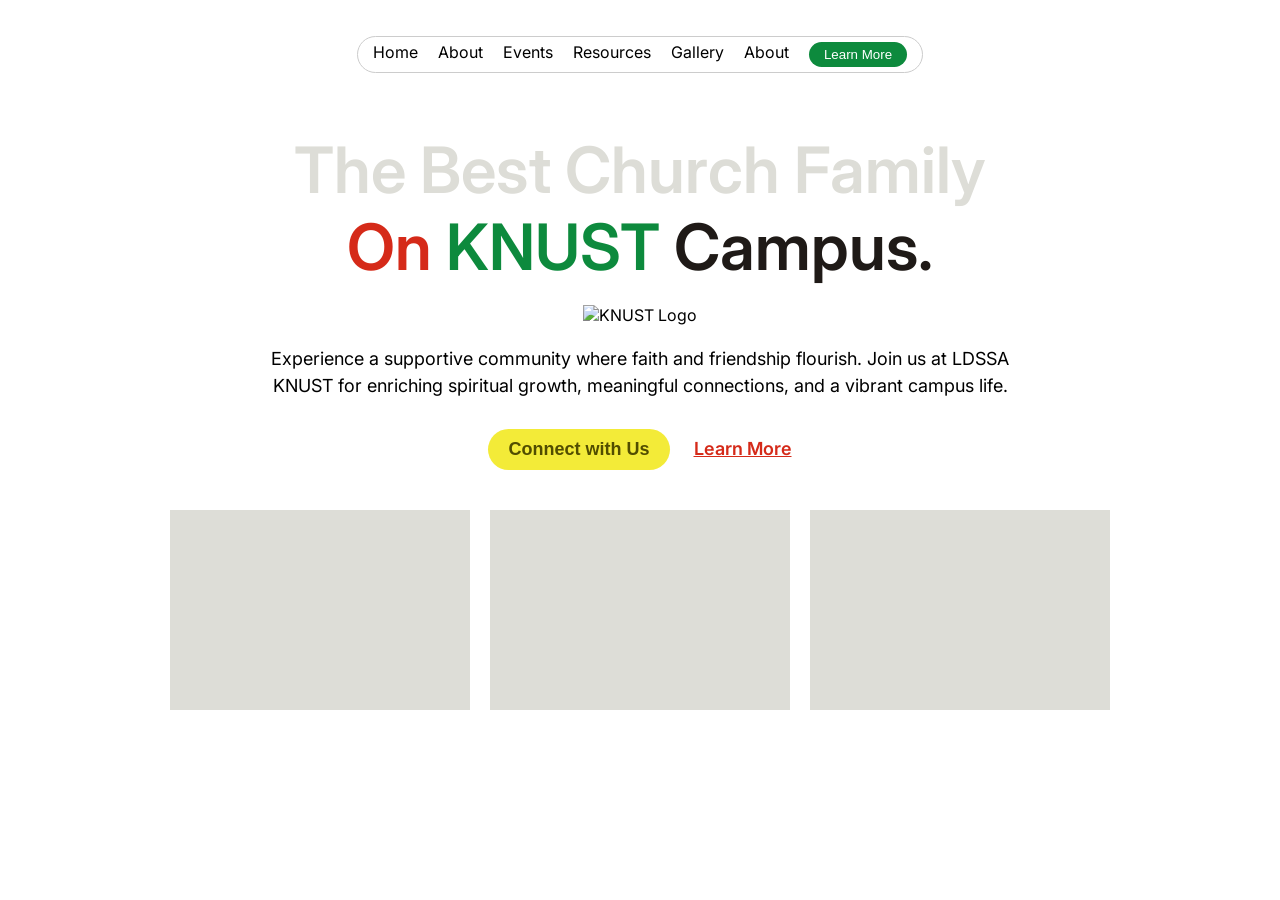
==== index.html @ af022107 "Add files via upload" ====
<!DOCTYPE html>
<html lang="en">
<head>
    <meta charset="UTF-8">
    <meta name="viewport" content="width=device-width, initial-scale=1.0">
    <title>Church Family on KNUST Campus</title>
    <link rel="stylesheet" href="styles.css">
    <link href="https://fonts.googleapis.com/css2?family=Inter:wght@400;500;600&display=swap" rel="stylesheet">
</head>
<body>
    <div class="container">
        <nav>
            <ul>
                <li><a href="#home">Home</a></li>
                <li><a href="#about">About</a></li>
                <li><a href="#events">Events</a></li>
                <li><a href="#resources">Resources</a></li>
                <li><a href="#gallery">Gallery</a></li>
                <li><a href="#about">About</a></li>
                <li><button class="learn-more">Learn More</button></li>
            </ul>
        </nav>
        <main>
            <h1>
                <span class="light">The Best Church Family</span><br>
                <span class="red">On </span>
                <span class="green">KNUST</span>
                <span class="black">Campus.</span>
            </h1>
            <img src="images/knust_icon.jpeg.svg" alt="KNUST Logo" class="logo">
            <p class="description">
                Experience a supportive community where faith and friendship
                flourish. Join us at LDSSA KNUST for enriching spiritual growth,
                meaningful connections, and a vibrant campus life.
            </p>
            <div class="cta-buttons">
                <button class="connect">Connect with Us</button>
                <a href="#" class="learn-more-link">Learn More</a>
            </div>
            <div class="event-grid">
                <div class="event-box"></div>
                <div class="event-box"></div>
                <div class="event-box"></div>
            </div>
        </main>
    </div>
    <script src="script.js"></script>
</body>
</html>
---- styles.css ----
body, html {
    margin: 0;
    padding: 0;
    font-family: 'Inter', sans-serif;
    background: white;
}

.container {
    max-width: 1440px;
    margin: 0 auto;
    padding: 20px;
}

nav {
    text-align: center;
    margin-bottom: 40px;
}

nav ul {
    list-style-type: none;
    padding: 0;
    display: inline-flex;
    background: white;
    border: 1px solid #ccc;
    border-radius: 30px;
    padding: 5px;
}

nav ul li {
    margin: 0 10px;
}

nav ul li a {
    color: black;
    text-decoration: none;
    font-size: 16px;
}

.learn-more {
    background: #0D8A3D;
    color: white;
    border: none;
    padding: 5px 15px;
    border-radius: 20px;
    cursor: pointer;
}

main {
    text-align: center;
}

h1 {
    font-size: 64px;
    font-weight: 600;
    line-height: 1.2;
    margin-bottom: 20px;
}

.light { color: #DDDDD7; }
.red { color: #D52A19; }
.green { color: #0D8A3D; }
.black { color: #1F1A17; }

.logo {
    width: 80px;
    height: 80px;
    margin-top: -40px;
    margin-bottom: 20px;
}

.description {
    font-size: 18px;
    line-height: 1.5;
    max-width: 800px;
    margin: 0 auto 30px;
}

.cta-buttons {
    margin-bottom: 40px;
}

.connect {
    background: #F3EB38;
    color: #514D00;
    border: none;
    padding: 10px 20px;
    font-size: 18px;
    font-weight: 600;
    border-radius: 30px;
    cursor: pointer;
    margin-right: 20px;
}

.learn-more-link {
    color: #D52A19;
    font-size: 18px;
    font-weight: 600;
    text-decoration: underline;
}

.event-grid {
    display: flex;
    justify-content: center;
    gap: 20px;
}

.event-box {
    width: 300px;
    height: 200px;
    background: #DDDDD7;
}
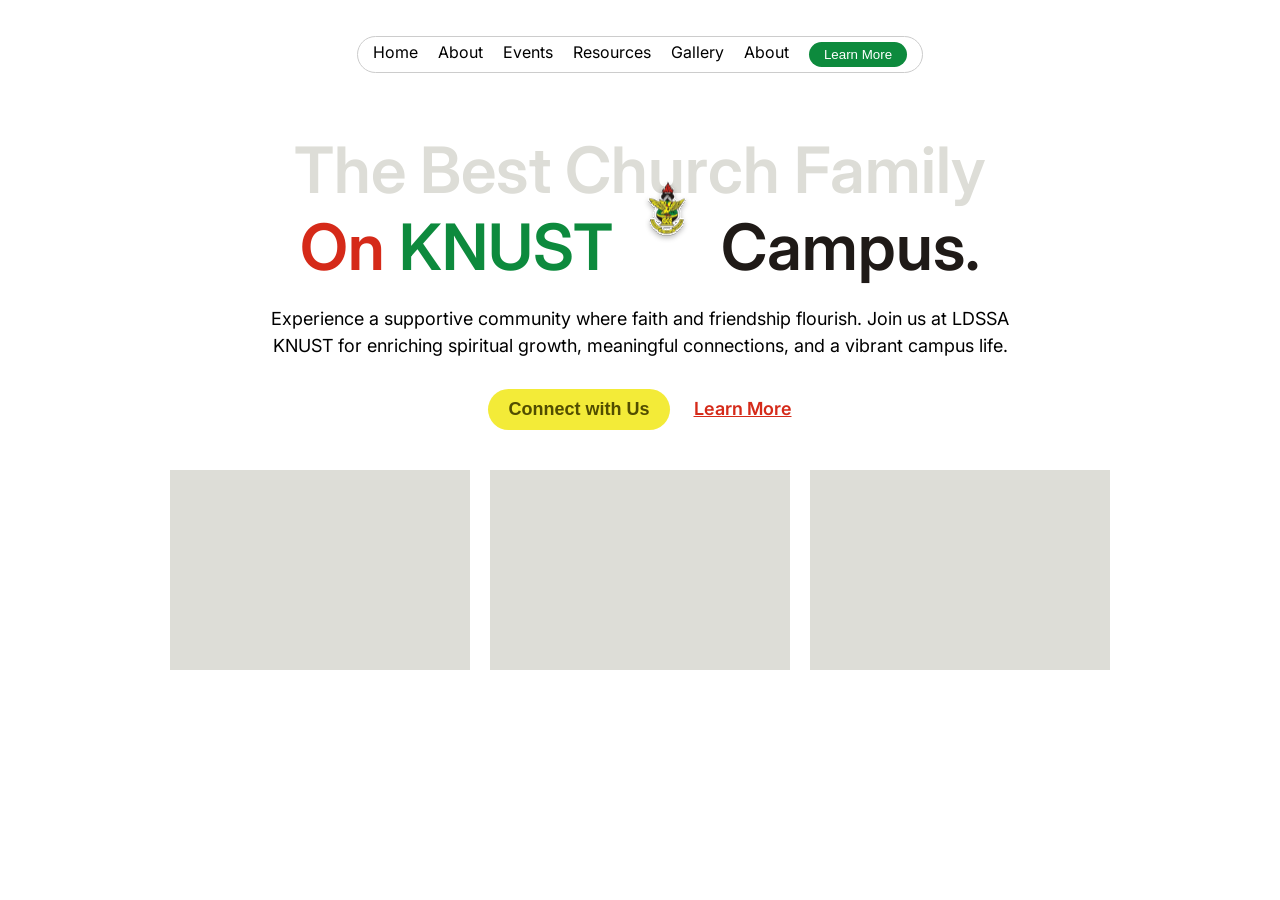
==== commit e0776112: "Update index.html" ====
--- a/index.html
+++ b/index.html
@@ -25,9 +25,9 @@
                 <span class="light">The Best Church Family</span><br>
                 <span class="red">On </span>
                 <span class="green">KNUST</span>
+                <img src="images/knust_icon.jpeg.svg" alt="KNUST Logo" class="logo">
                 <span class="black">Campus.</span>
             </h1>
-            <img src="images/knust_icon.jpeg.svg" alt="KNUST Logo" class="logo">
             <p class="description">
                 Experience a supportive community where faith and friendship
                 flourish. Join us at LDSSA KNUST for enriching spiritual growth,
@@ -46,4 +46,4 @@
     </div>
     <script src="script.js"></script>
 </body>
-</html>+</html>
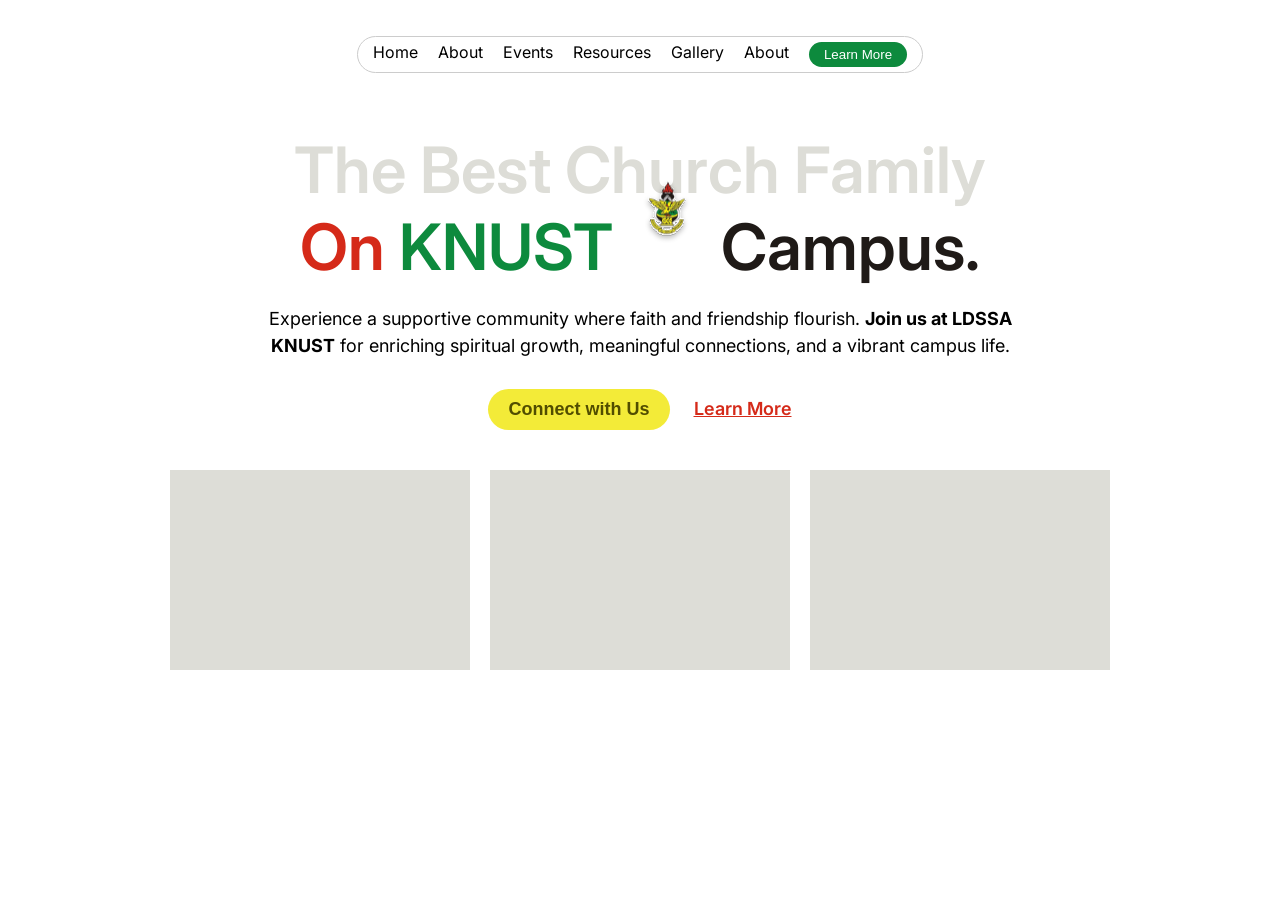
==== commit 8f69ec4c: "Update index.html made a section in the subheading bold" ====
--- a/index.html
+++ b/index.html
@@ -30,7 +30,7 @@
             </h1>
             <p class="description">
                 Experience a supportive community where faith and friendship
-                flourish. Join us at LDSSA KNUST for enriching spiritual growth,
+                flourish. <strong>Join us at LDSSA KNUST</strong> for enriching spiritual growth,
                 meaningful connections, and a vibrant campus life.
             </p>
             <div class="cta-buttons">
--- a/styles.css
+++ b/styles.css
@@ -108,4 +108,4 @@
     width: 300px;
     height: 200px;
     background: #DDDDD7;
-}+}
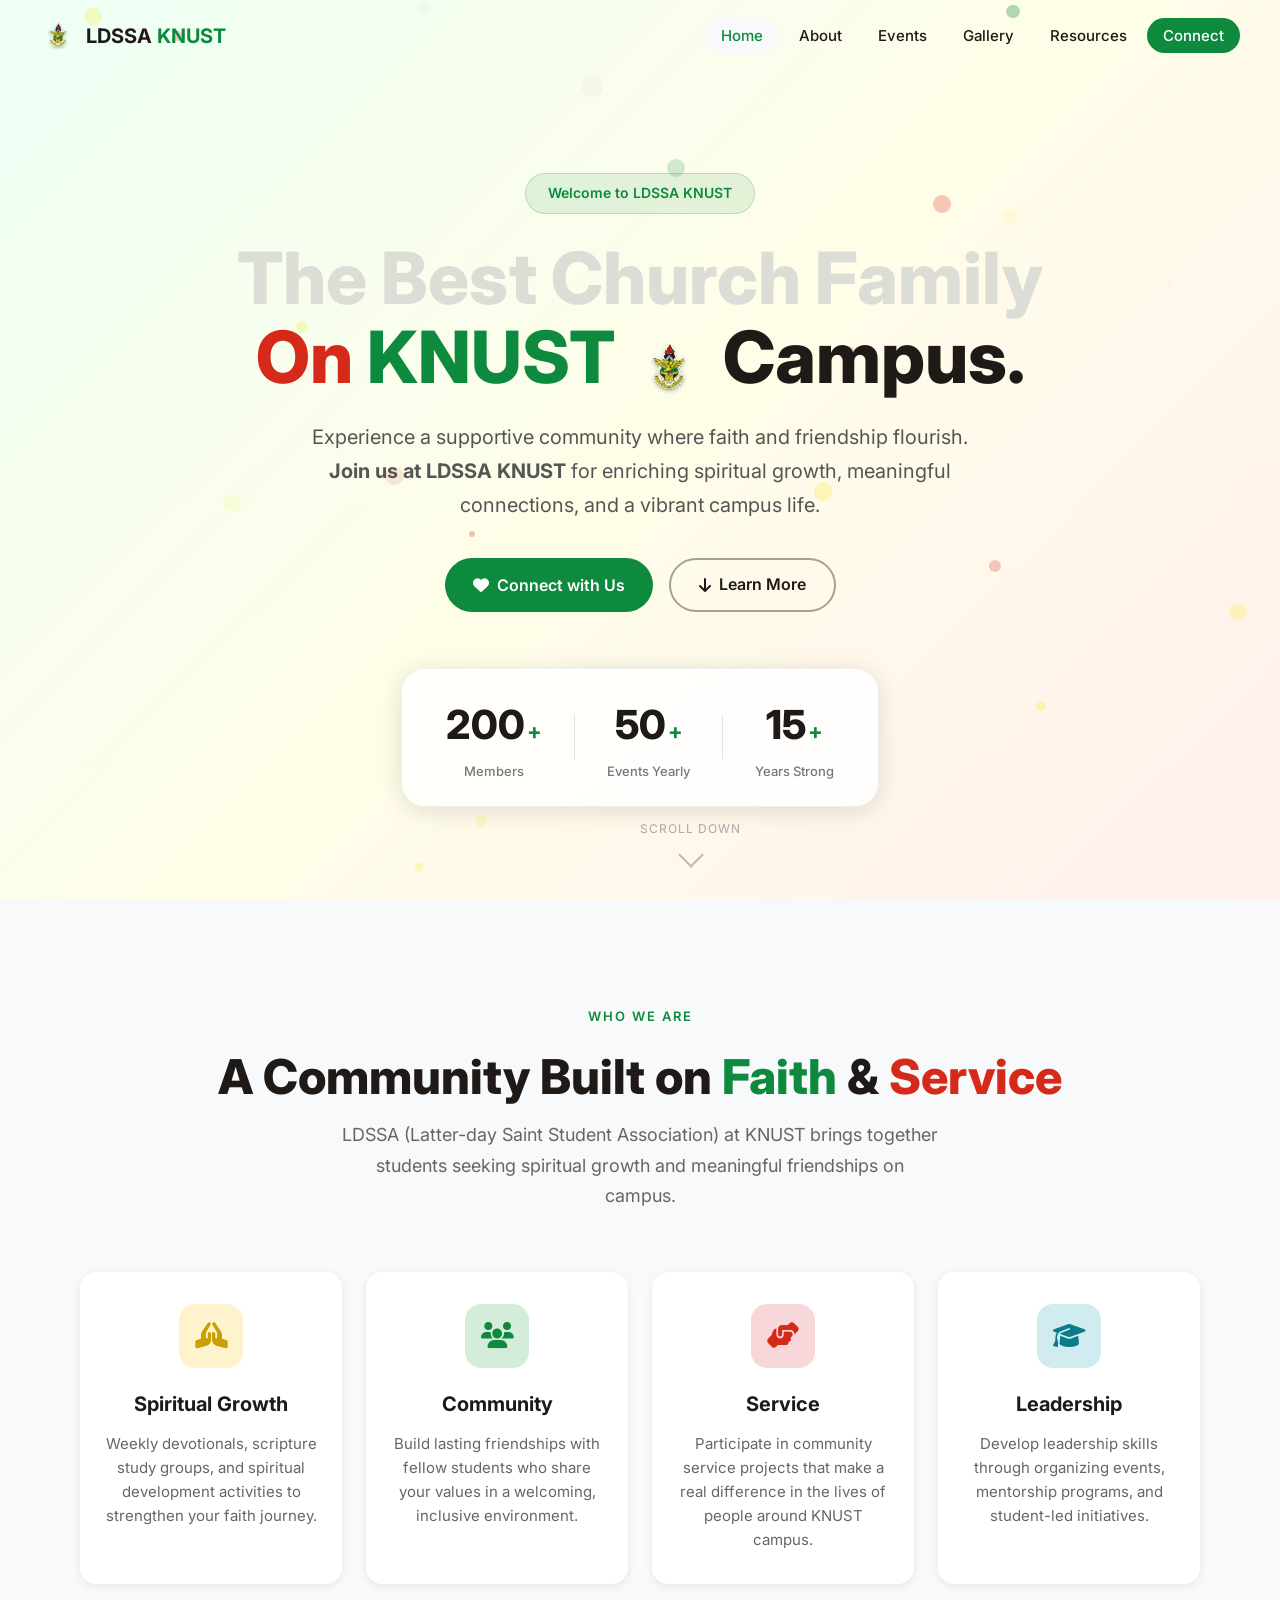
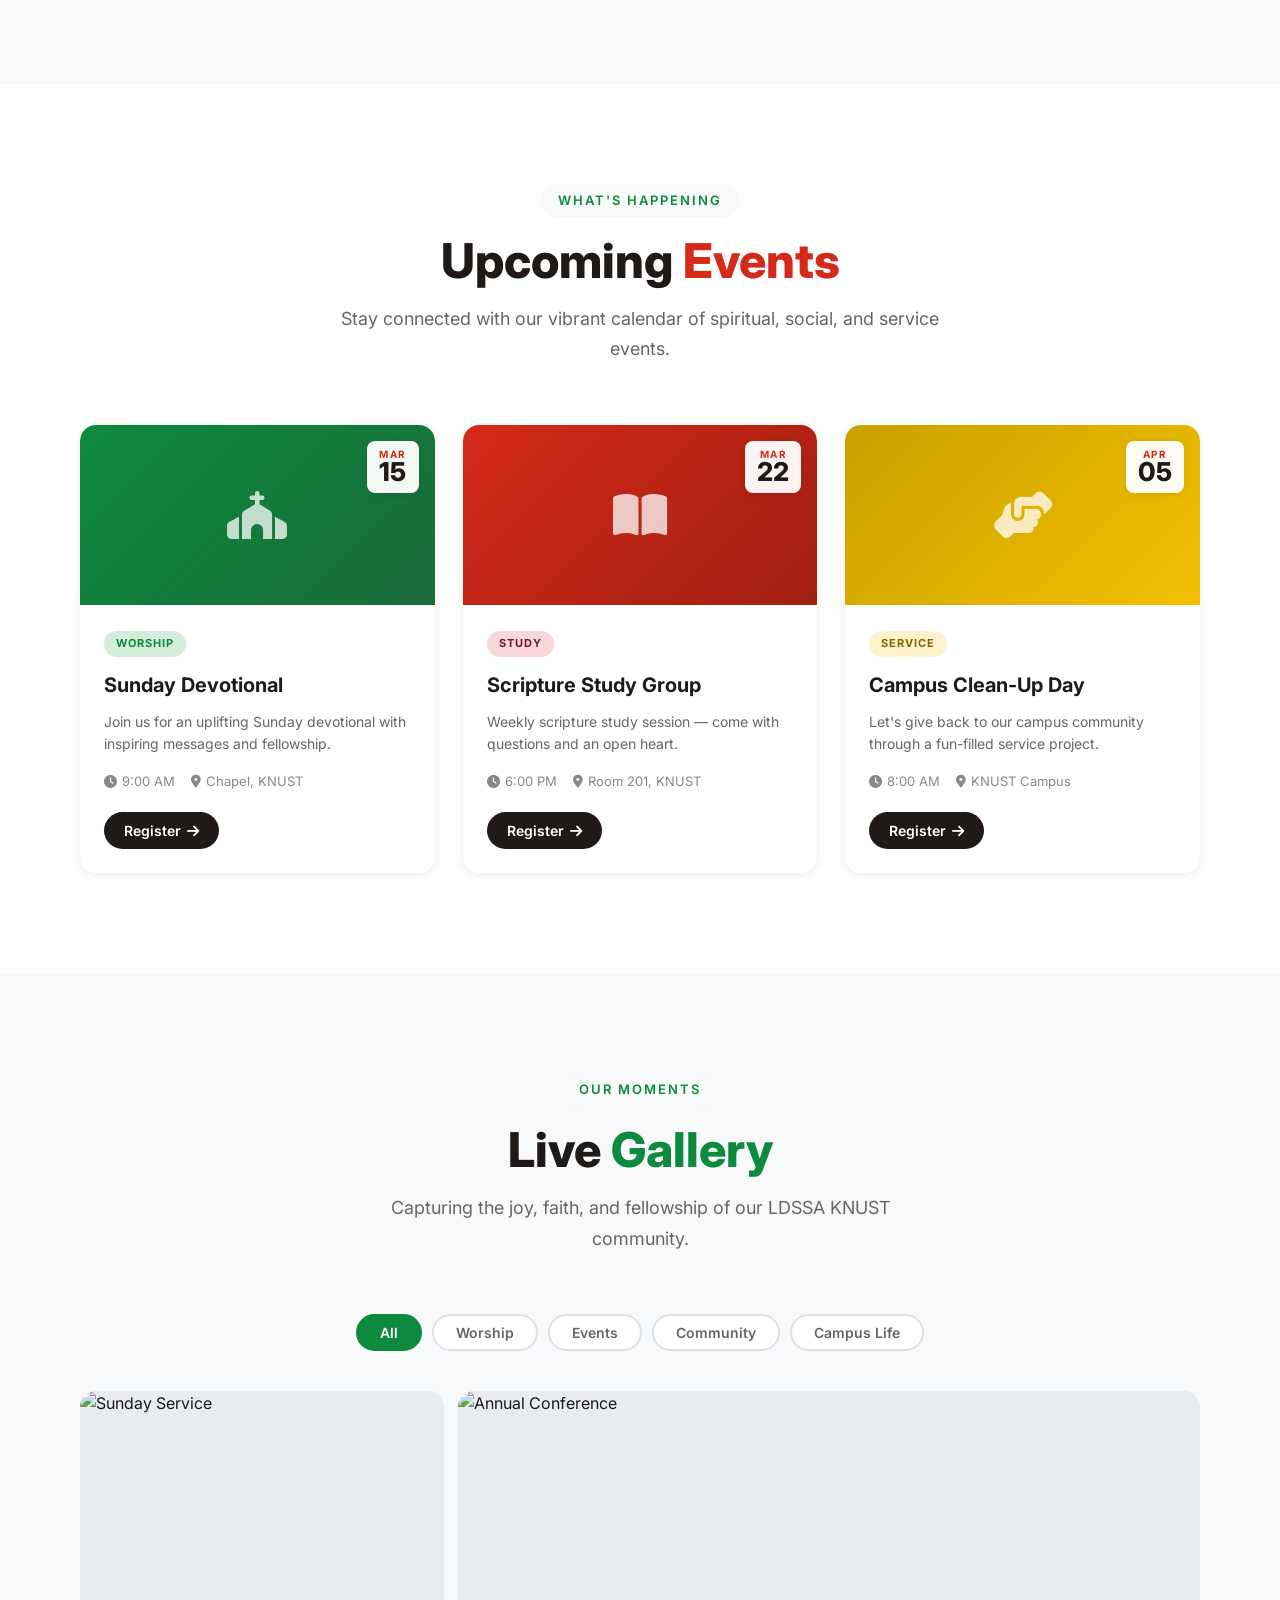
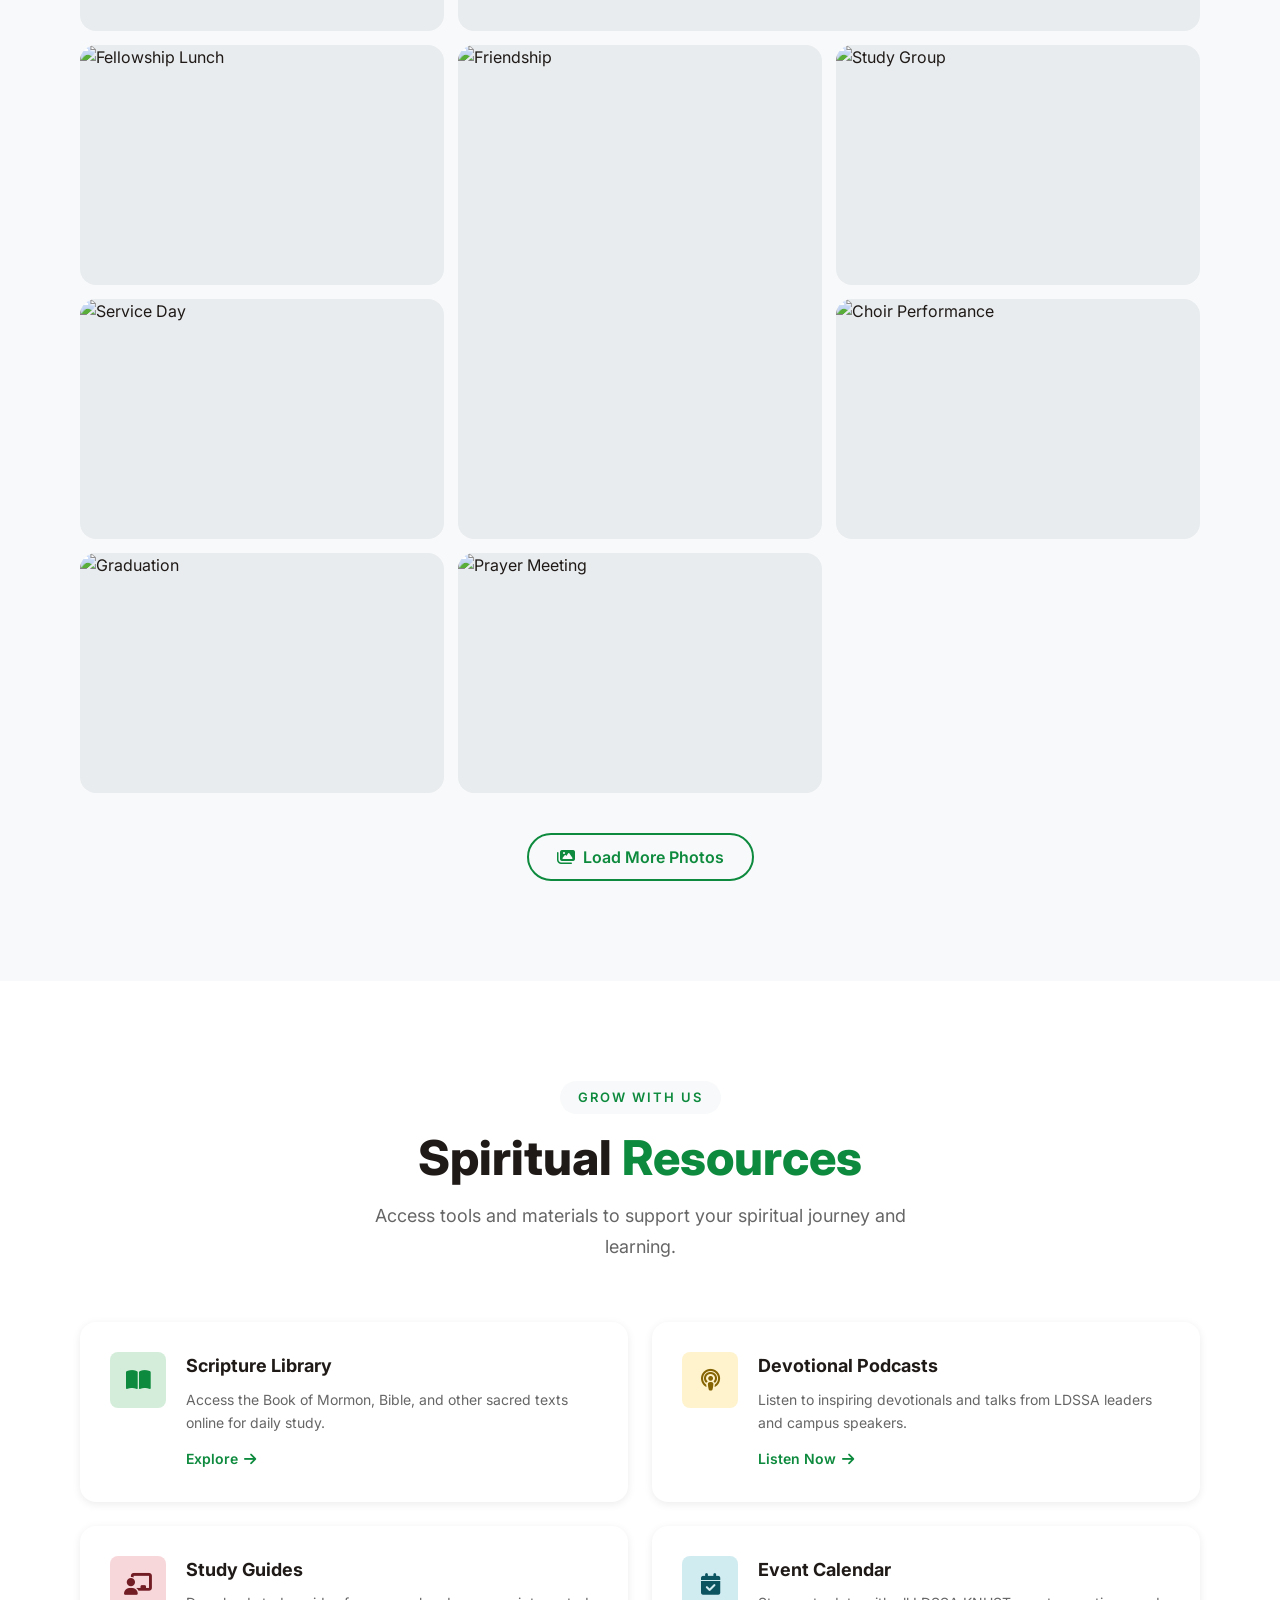
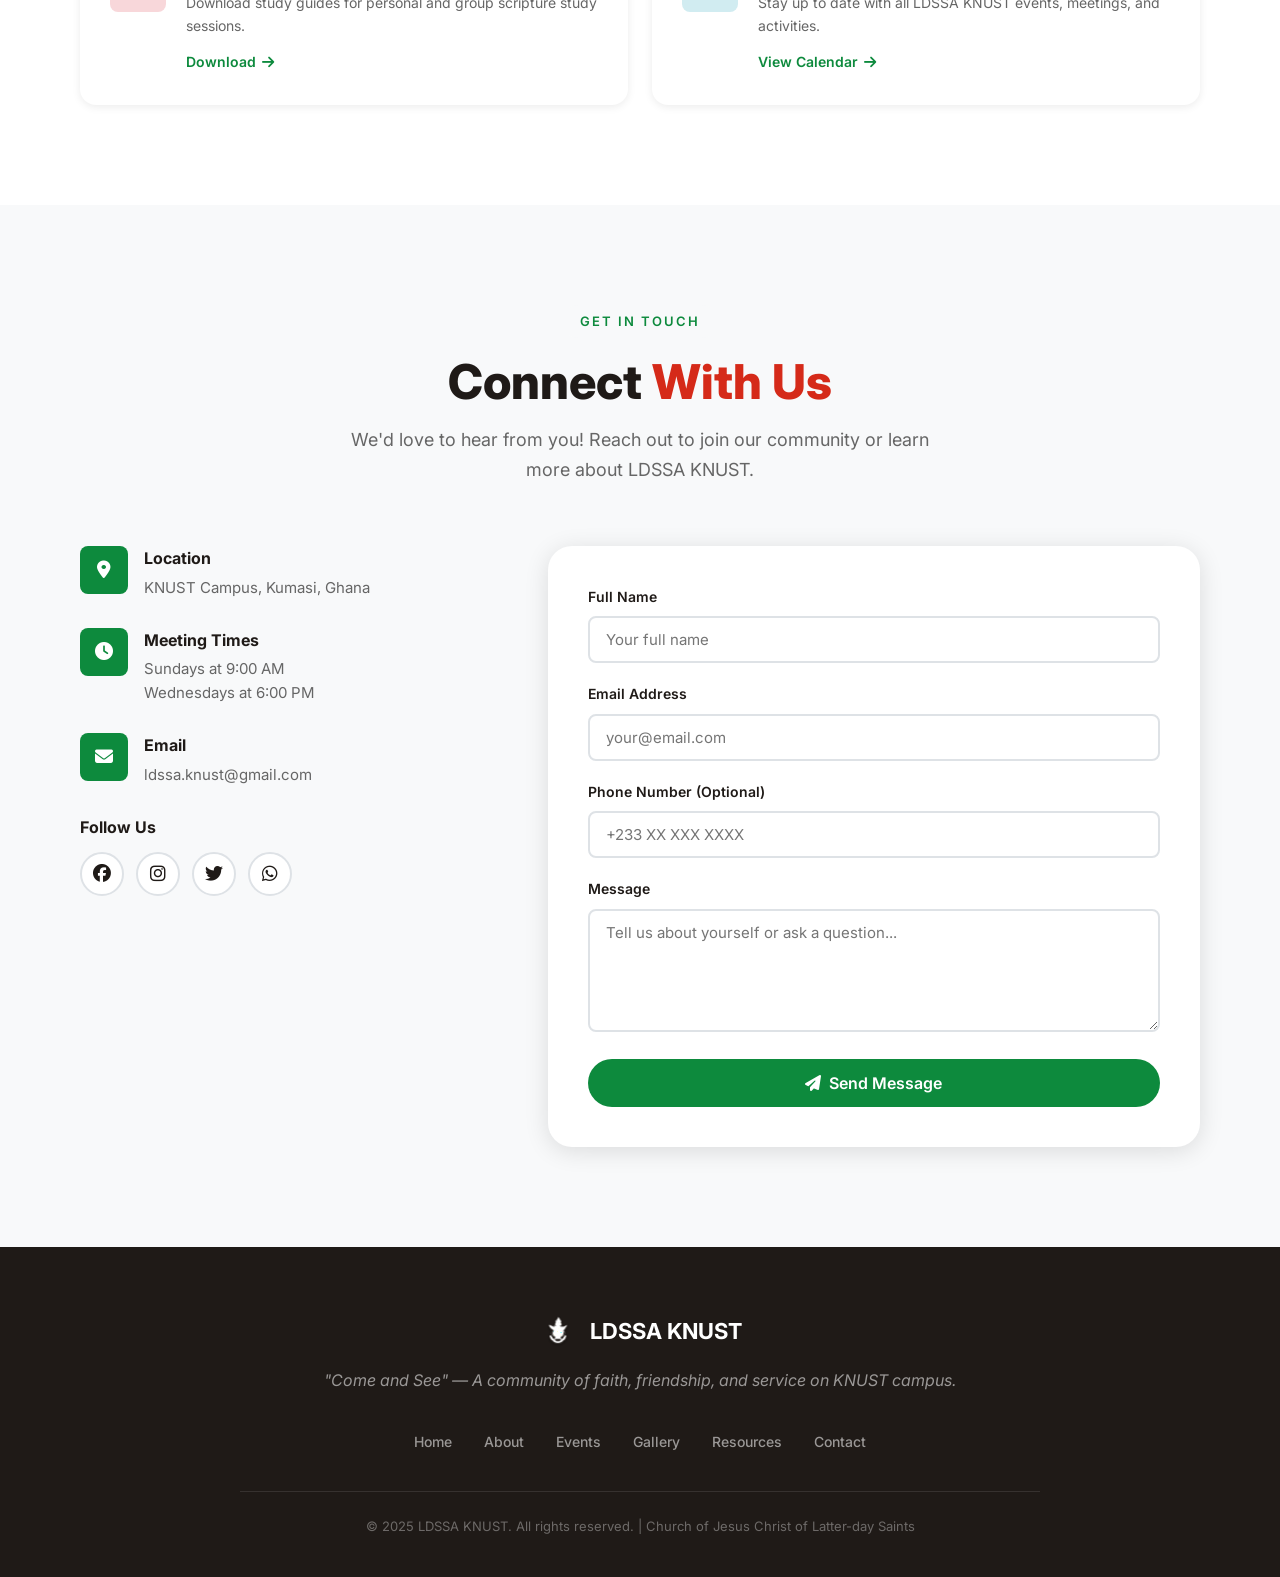
==== commit deee6a5d: "Redesign website with full sections, live gallery, and interactive features - Added sticky navbar wi" ====
--- a/index.html
+++ b/index.html
@@ -3,47 +3,473 @@
 <head>
     <meta charset="UTF-8">
     <meta name="viewport" content="width=device-width, initial-scale=1.0">
-    <title>Church Family on KNUST Campus</title>
+    <title>LDSSA KNUST - Church Family on Campus</title>
     <link rel="stylesheet" href="styles.css">
-    <link href="https://fonts.googleapis.com/css2?family=Inter:wght@400;500;600&display=swap" rel="stylesheet">
+    <link href="https://fonts.googleapis.com/css2?family=Inter:wght@300;400;500;600;700;800&display=swap" rel="stylesheet">
+    <link rel="stylesheet" href="https://cdnjs.cloudflare.com/ajax/libs/font-awesome/6.4.0/css/all.min.css">
 </head>
 <body>
-    <div class="container">
-        <nav>
-            <ul>
-                <li><a href="#home">Home</a></li>
-                <li><a href="#about">About</a></li>
-                <li><a href="#events">Events</a></li>
-                <li><a href="#resources">Resources</a></li>
-                <li><a href="#gallery">Gallery</a></li>
-                <li><a href="#about">About</a></li>
-                <li><button class="learn-more">Learn More</button></li>
+
+    <!-- Scroll Progress Bar -->
+    <div class="scroll-progress-bar" id="scrollProgress"></div>
+
+    <!-- Navigation -->
+    <header class="header" id="header">
+        <nav class="navbar">
+            <div class="nav-brand">
+                <img src="images/knust_icon.jpeg.svg" alt="KNUST Logo" class="nav-logo">
+                <span>LDSSA <span class="brand-highlight">KNUST</span></span>
+            </div>
+            <button class="hamburger" id="hamburger" aria-label="Toggle menu">
+                <span></span>
+                <span></span>
+                <span></span>
+            </button>
+            <ul class="nav-links" id="navLinks">
+                <li><a href="#home" class="nav-link active">Home</a></li>
+                <li><a href="#about" class="nav-link">About</a></li>
+                <li><a href="#events" class="nav-link">Events</a></li>
+                <li><a href="#gallery" class="nav-link">Gallery</a></li>
+                <li><a href="#resources" class="nav-link">Resources</a></li>
+                <li><a href="#contact" class="nav-link nav-cta">Connect</a></li>
             </ul>
         </nav>
-        <main>
-            <h1>
+    </header>
+
+    <!-- Hero Section -->
+    <section id="home" class="hero">
+        <div class="hero-particles" id="particles"></div>
+        <div class="hero-content">
+            <div class="hero-badge">Welcome to LDSSA KNUST</div>
+            <h1 class="hero-title">
                 <span class="light">The Best Church Family</span><br>
                 <span class="red">On </span>
                 <span class="green">KNUST</span>
-                <img src="images/knust_icon.jpeg.svg" alt="KNUST Logo" class="logo">
+                <img src="images/knust_icon.jpeg.svg" alt="KNUST Logo" class="hero-logo">
                 <span class="black">Campus.</span>
             </h1>
-            <p class="description">
-                Experience a supportive community where faith and friendship
-                flourish. <strong>Join us at LDSSA KNUST</strong> for enriching spiritual growth,
+            <p class="hero-description">
+                Experience a supportive community where faith and friendship flourish.
+                <strong>Join us at LDSSA KNUST</strong> for enriching spiritual growth,
                 meaningful connections, and a vibrant campus life.
             </p>
-            <div class="cta-buttons">
-                <button class="connect">Connect with Us</button>
-                <a href="#" class="learn-more-link">Learn More</a>
-            </div>
-            <div class="event-grid">
-                <div class="event-box"></div>
-                <div class="event-box"></div>
-                <div class="event-box"></div>
-            </div>
-        </main>
+            <div class="hero-buttons">
+                <button class="btn-primary" id="connectBtn">
+                    <i class="fas fa-heart"></i> Connect with Us
+                </button>
+                <a href="#about" class="btn-secondary">
+                    <i class="fas fa-arrow-down"></i> Learn More
+                </a>
+            </div>
+            <div class="hero-stats">
+                <div class="stat-item">
+                    <div class="stat-number-wrap">
+                        <span class="stat-number" data-target="200">0</span><span class="stat-suffix">+</span>
+                    </div>
+                    <span class="stat-label">Members</span>
+                </div>
+                <div class="stat-divider"></div>
+                <div class="stat-item">
+                    <div class="stat-number-wrap">
+                        <span class="stat-number" data-target="50">0</span><span class="stat-suffix">+</span>
+                    </div>
+                    <span class="stat-label">Events Yearly</span>
+                </div>
+                <div class="stat-divider"></div>
+                <div class="stat-item">
+                    <div class="stat-number-wrap">
+                        <span class="stat-number" data-target="15">0</span><span class="stat-suffix">+</span>
+                    </div>
+                    <span class="stat-label">Years Strong</span>
+                </div>
+            </div>
+        </div>
+        <div class="hero-scroll-hint">
+            <span>Scroll Down</span>
+            <div class="scroll-arrow"></div>
+        </div>
+    </section>
+
+    <!-- About Section -->
+    <section id="about" class="about section">
+        <div class="section-container">
+            <div class="section-header reveal">
+                <span class="section-tag">Who We Are</span>
+                <h2 class="section-title">A Community Built on <span class="text-green">Faith</span> &amp; <span class="text-red">Service</span></h2>
+                <p class="section-subtitle">LDSSA (Latter-day Saint Student Association) at KNUST brings together students seeking spiritual growth and meaningful friendships on campus.</p>
+            </div>
+            <div class="about-grid">
+                <div class="about-card reveal">
+                    <div class="about-icon" style="background:#FFF3CD;color:#c8a000;">
+                        <i class="fas fa-praying-hands"></i>
+                    </div>
+                    <h3>Spiritual Growth</h3>
+                    <p>Weekly devotionals, scripture study groups, and spiritual development activities to strengthen your faith journey.</p>
+                </div>
+                <div class="about-card reveal">
+                    <div class="about-icon" style="background:#D4EDDA;color:#0D8A3D;">
+                        <i class="fas fa-users"></i>
+                    </div>
+                    <h3>Community</h3>
+                    <p>Build lasting friendships with fellow students who share your values in a welcoming, inclusive environment.</p>
+                </div>
+                <div class="about-card reveal">
+                    <div class="about-icon" style="background:#F8D7DA;color:#D52A19;">
+                        <i class="fas fa-hands-helping"></i>
+                    </div>
+                    <h3>Service</h3>
+                    <p>Participate in community service projects that make a real difference in the lives of people around KNUST campus.</p>
+                </div>
+                <div class="about-card reveal">
+                    <div class="about-icon" style="background:#D1ECF1;color:#0c7b8c;">
+                        <i class="fas fa-graduation-cap"></i>
+                    </div>
+                    <h3>Leadership</h3>
+                    <p>Develop leadership skills through organizing events, mentorship programs, and student-led initiatives.</p>
+                </div>
+            </div>
+        </div>
+    </section>
+
+    <!-- Events Section -->
+    <section id="events" class="events section">
+        <div class="section-container">
+            <div class="section-header reveal">
+                <span class="section-tag">What's Happening</span>
+                <h2 class="section-title">Upcoming <span class="text-red">Events</span></h2>
+                <p class="section-subtitle">Stay connected with our vibrant calendar of spiritual, social, and service events.</p>
+            </div>
+            <div class="events-grid">
+                <div class="event-card reveal">
+                    <div class="event-img" style="background:linear-gradient(135deg,#0D8A3D,#1a6b3a);">
+                        <i class="fas fa-church event-icon"></i>
+                        <div class="event-date-badge">
+                            <span class="event-month">MAR</span>
+                            <span class="event-day">15</span>
+                        </div>
+                    </div>
+                    <div class="event-body">
+                        <div class="event-tags"><span class="event-tag worship">Worship</span></div>
+                        <h3 class="event-title">Sunday Devotional</h3>
+                        <p class="event-desc">Join us for an uplifting Sunday devotional with inspiring messages and fellowship.</p>
+                        <div class="event-meta">
+                            <span><i class="fas fa-clock"></i> 9:00 AM</span>
+                            <span><i class="fas fa-map-marker-alt"></i> Chapel, KNUST</span>
+                        </div>
+                        <button class="btn-event">Register <i class="fas fa-arrow-right"></i></button>
+                    </div>
+                </div>
+                <div class="event-card reveal">
+                    <div class="event-img" style="background:linear-gradient(135deg,#D52A19,#a01f12);">
+                        <i class="fas fa-book-open event-icon"></i>
+                        <div class="event-date-badge">
+                            <span class="event-month">MAR</span>
+                            <span class="event-day">22</span>
+                        </div>
+                    </div>
+                    <div class="event-body">
+                        <div class="event-tags"><span class="event-tag study">Study</span></div>
+                        <h3 class="event-title">Scripture Study Group</h3>
+                        <p class="event-desc">Weekly scripture study session — come with questions and an open heart.</p>
+                        <div class="event-meta">
+                            <span><i class="fas fa-clock"></i> 6:00 PM</span>
+                            <span><i class="fas fa-map-marker-alt"></i> Room 201, KNUST</span>
+                        </div>
+                        <button class="btn-event">Register <i class="fas fa-arrow-right"></i></button>
+                    </div>
+                </div>
+                <div class="event-card reveal">
+                    <div class="event-img" style="background:linear-gradient(135deg,#c9a000,#f3c000);">
+                        <i class="fas fa-hands-helping event-icon"></i>
+                        <div class="event-date-badge">
+                            <span class="event-month">APR</span>
+                            <span class="event-day">05</span>
+                        </div>
+                    </div>
+                    <div class="event-body">
+                        <div class="event-tags"><span class="event-tag service">Service</span></div>
+                        <h3 class="event-title">Campus Clean-Up Day</h3>
+                        <p class="event-desc">Let's give back to our campus community through a fun-filled service project.</p>
+                        <div class="event-meta">
+                            <span><i class="fas fa-clock"></i> 8:00 AM</span>
+                            <span><i class="fas fa-map-marker-alt"></i> KNUST Campus</span>
+                        </div>
+                        <button class="btn-event">Register <i class="fas fa-arrow-right"></i></button>
+                    </div>
+                </div>
+            </div>
+        </div>
+    </section>
+
+    <!-- Gallery Section -->
+    <section id="gallery" class="gallery section">
+        <div class="section-container">
+            <div class="section-header reveal">
+                <span class="section-tag">Our Moments</span>
+                <h2 class="section-title">Live <span class="text-green">Gallery</span></h2>
+                <p class="section-subtitle">Capturing the joy, faith, and fellowship of our LDSSA KNUST community.</p>
+            </div>
+            <div class="gallery-filters reveal">
+                <button class="filter-btn active" data-filter="all">All</button>
+                <button class="filter-btn" data-filter="worship">Worship</button>
+                <button class="filter-btn" data-filter="events">Events</button>
+                <button class="filter-btn" data-filter="community">Community</button>
+                <button class="filter-btn" data-filter="campus">Campus Life</button>
+            </div>
+            <div class="gallery-grid" id="galleryGrid">
+                <div class="gallery-item" data-category="worship" data-title="Sunday Service" data-desc="Our uplifting Sunday worship gathering with the full community.">
+                    <img src="https://picsum.photos/seed/church1/600/400" alt="Sunday Service" loading="lazy">
+                    <div class="gallery-overlay">
+                        <div class="gallery-info"><h4>Sunday Service</h4><p>Worship</p></div>
+                        <button class="gallery-zoom"><i class="fas fa-expand"></i></button>
+                    </div>
+                </div>
+                <div class="gallery-item gallery-item--wide" data-category="events" data-title="Annual Conference" data-desc="LDSSA KNUST Annual Conference bringing together members from across the region.">
+                    <img src="https://picsum.photos/seed/conf2/900/400" alt="Annual Conference" loading="lazy">
+                    <div class="gallery-overlay">
+                        <div class="gallery-info"><h4>Annual Conference</h4><p>Events</p></div>
+                        <button class="gallery-zoom"><i class="fas fa-expand"></i></button>
+                    </div>
+                </div>
+                <div class="gallery-item" data-category="community" data-title="Fellowship Lunch" data-desc="Sharing a meal and great conversations after Sunday service.">
+                    <img src="https://picsum.photos/seed/lunch3/600/400" alt="Fellowship Lunch" loading="lazy">
+                    <div class="gallery-overlay">
+                        <div class="gallery-info"><h4>Fellowship Lunch</h4><p>Community</p></div>
+                        <button class="gallery-zoom"><i class="fas fa-expand"></i></button>
+                    </div>
+                </div>
+                <div class="gallery-item gallery-item--tall" data-category="community" data-title="Friendship Portraits" data-desc="Lasting bonds formed through shared faith and campus experiences.">
+                    <img src="https://picsum.photos/seed/friends7/600/700" alt="Friendship" loading="lazy">
+                    <div class="gallery-overlay">
+                        <div class="gallery-info"><h4>Friendship Portraits</h4><p>Community</p></div>
+                        <button class="gallery-zoom"><i class="fas fa-expand"></i></button>
+                    </div>
+                </div>
+                <div class="gallery-item" data-category="campus" data-title="Study Group" data-desc="Students gathered for an evening scripture and academic study session.">
+                    <img src="https://picsum.photos/seed/study4/600/400" alt="Study Group" loading="lazy">
+                    <div class="gallery-overlay">
+                        <div class="gallery-info"><h4>Study Group</h4><p>Campus Life</p></div>
+                        <button class="gallery-zoom"><i class="fas fa-expand"></i></button>
+                    </div>
+                </div>
+                <div class="gallery-item" data-category="events" data-title="Service Day" data-desc="Community service project — cleaning and beautifying our campus environment.">
+                    <img src="https://picsum.photos/seed/service5/600/400" alt="Service Day" loading="lazy">
+                    <div class="gallery-overlay">
+                        <div class="gallery-info"><h4>Service Day</h4><p>Events</p></div>
+                        <button class="gallery-zoom"><i class="fas fa-expand"></i></button>
+                    </div>
+                </div>
+                <div class="gallery-item" data-category="worship" data-title="Choir Performance" data-desc="Our talented choir leading worship with beautiful hymns and spiritual songs.">
+                    <img src="https://picsum.photos/seed/choir6/600/400" alt="Choir Performance" loading="lazy">
+                    <div class="gallery-overlay">
+                        <div class="gallery-info"><h4>Choir Performance</h4><p>Worship</p></div>
+                        <button class="gallery-zoom"><i class="fas fa-expand"></i></button>
+                    </div>
+                </div>
+                <div class="gallery-item" data-category="campus" data-title="Graduation Celebration" data-desc="Celebrating our graduating members and their academic achievements.">
+                    <img src="https://picsum.photos/seed/grad8/600/400" alt="Graduation" loading="lazy">
+                    <div class="gallery-overlay">
+                        <div class="gallery-info"><h4>Graduation Celebration</h4><p>Campus Life</p></div>
+                        <button class="gallery-zoom"><i class="fas fa-expand"></i></button>
+                    </div>
+                </div>
+                <div class="gallery-item" data-category="worship" data-title="Prayer Meeting" data-desc="Evening prayer and meditation gathering for peace and spiritual renewal.">
+                    <img src="https://picsum.photos/seed/prayer9/600/400" alt="Prayer Meeting" loading="lazy">
+                    <div class="gallery-overlay">
+                        <div class="gallery-info"><h4>Prayer Meeting</h4><p>Worship</p></div>
+                        <button class="gallery-zoom"><i class="fas fa-expand"></i></button>
+                    </div>
+                </div>
+            </div>
+            <div class="gallery-load-more reveal">
+                <button class="btn-outline" id="loadMoreBtn">
+                    <i class="fas fa-images"></i> Load More Photos
+                </button>
+            </div>
+        </div>
+    </section>
+
+    <!-- Lightbox -->
+    <div class="lightbox" id="lightbox" role="dialog" aria-modal="true" aria-label="Image viewer">
+        <button class="lightbox-close" id="lightboxClose" aria-label="Close"><i class="fas fa-times"></i></button>
+        <button class="lightbox-nav lightbox-prev" id="lightboxPrev" aria-label="Previous"><i class="fas fa-chevron-left"></i></button>
+        <button class="lightbox-nav lightbox-next" id="lightboxNext" aria-label="Next"><i class="fas fa-chevron-right"></i></button>
+        <div class="lightbox-content">
+            <img src="" alt="" id="lightboxImg" class="lightbox-img">
+            <div class="lightbox-caption">
+                <h3 id="lightboxTitle"></h3>
+                <p id="lightboxDesc"></p>
+            </div>
+        </div>
+        <div class="lightbox-counter" id="lightboxCounter"></div>
     </div>
+
+    <!-- Resources Section -->
+    <section id="resources" class="resources section">
+        <div class="section-container">
+            <div class="section-header reveal">
+                <span class="section-tag">Grow With Us</span>
+                <h2 class="section-title">Spiritual <span class="text-green">Resources</span></h2>
+                <p class="section-subtitle">Access tools and materials to support your spiritual journey and learning.</p>
+            </div>
+            <div class="resources-grid">
+                <a href="#" class="resource-card reveal">
+                    <div class="resource-icon" style="background:#D4EDDA;color:#0D8A3D;">
+                        <i class="fas fa-book-open"></i>
+                    </div>
+                    <div class="resource-body">
+                        <h3>Scripture Library</h3>
+                        <p>Access the Book of Mormon, Bible, and other sacred texts online for daily study.</p>
+                        <span class="resource-link">Explore <i class="fas fa-arrow-right"></i></span>
+                    </div>
+                </a>
+                <a href="#" class="resource-card reveal">
+                    <div class="resource-icon" style="background:#FFF3CD;color:#856404;">
+                        <i class="fas fa-podcast"></i>
+                    </div>
+                    <div class="resource-body">
+                        <h3>Devotional Podcasts</h3>
+                        <p>Listen to inspiring devotionals and talks from LDSSA leaders and campus speakers.</p>
+                        <span class="resource-link">Listen Now <i class="fas fa-arrow-right"></i></span>
+                    </div>
+                </a>
+                <a href="#" class="resource-card reveal">
+                    <div class="resource-icon" style="background:#F8D7DA;color:#721c24;">
+                        <i class="fas fa-chalkboard-teacher"></i>
+                    </div>
+                    <div class="resource-body">
+                        <h3>Study Guides</h3>
+                        <p>Download study guides for personal and group scripture study sessions.</p>
+                        <span class="resource-link">Download <i class="fas fa-arrow-right"></i></span>
+                    </div>
+                </a>
+                <a href="#" class="resource-card reveal">
+                    <div class="resource-icon" style="background:#D1ECF1;color:#0c5460;">
+                        <i class="fas fa-calendar-check"></i>
+                    </div>
+                    <div class="resource-body">
+                        <h3>Event Calendar</h3>
+                        <p>Stay up to date with all LDSSA KNUST events, meetings, and activities.</p>
+                        <span class="resource-link">View Calendar <i class="fas fa-arrow-right"></i></span>
+                    </div>
+                </a>
+            </div>
+        </div>
+    </section>
+
+    <!-- Contact Section -->
+    <section id="contact" class="contact section">
+        <div class="section-container">
+            <div class="section-header reveal">
+                <span class="section-tag">Get In Touch</span>
+                <h2 class="section-title">Connect <span class="text-red">With Us</span></h2>
+                <p class="section-subtitle">We'd love to hear from you! Reach out to join our community or learn more about LDSSA KNUST.</p>
+            </div>
+            <div class="contact-grid">
+                <div class="contact-info reveal">
+                    <div class="contact-info-item">
+                        <div class="contact-icon"><i class="fas fa-map-marker-alt"></i></div>
+                        <div>
+                            <h4>Location</h4>
+                            <p>KNUST Campus, Kumasi, Ghana</p>
+                        </div>
+                    </div>
+                    <div class="contact-info-item">
+                        <div class="contact-icon"><i class="fas fa-clock"></i></div>
+                        <div>
+                            <h4>Meeting Times</h4>
+                            <p>Sundays at 9:00 AM<br>Wednesdays at 6:00 PM</p>
+                        </div>
+                    </div>
+                    <div class="contact-info-item">
+                        <div class="contact-icon"><i class="fas fa-envelope"></i></div>
+                        <div>
+                            <h4>Email</h4>
+                            <p>ldssa.knust@gmail.com</p>
+                        </div>
+                    </div>
+                    <div class="contact-social">
+                        <h4>Follow Us</h4>
+                        <div class="social-links">
+                            <a href="#" class="social-link" aria-label="Facebook"><i class="fab fa-facebook"></i></a>
+                            <a href="#" class="social-link" aria-label="Instagram"><i class="fab fa-instagram"></i></a>
+                            <a href="#" class="social-link" aria-label="Twitter"><i class="fab fa-twitter"></i></a>
+                            <a href="#" class="social-link" aria-label="WhatsApp"><i class="fab fa-whatsapp"></i></a>
+                        </div>
+                    </div>
+                </div>
+                <form class="contact-form reveal" id="contactForm" novalidate>
+                    <div class="form-group">
+                        <label for="name">Full Name</label>
+                        <input type="text" id="name" name="name" placeholder="Your full name" required>
+                    </div>
+                    <div class="form-group">
+                        <label for="email">Email Address</label>
+                        <input type="email" id="email" name="email" placeholder="your@email.com" required>
+                    </div>
+                    <div class="form-group">
+                        <label for="phone">Phone Number (Optional)</label>
+                        <input type="tel" id="phone" name="phone" placeholder="+233 XX XXX XXXX">
+                    </div>
+                    <div class="form-group">
+                        <label for="message">Message</label>
+                        <textarea id="message" name="message" rows="5" placeholder="Tell us about yourself or ask a question..." required></textarea>
+                    </div>
+                    <button type="submit" class="btn-primary btn-full">
+                        <i class="fas fa-paper-plane"></i> Send Message
+                    </button>
+                    <div class="form-success" id="formSuccess">
+                        <i class="fas fa-check-circle"></i>
+                        <p>Your message has been sent! We'll get back to you soon.</p>
+                    </div>
+                </form>
+            </div>
+        </div>
+    </section>
+
+    <!-- Footer -->
+    <footer class="footer">
+        <div class="footer-container">
+            <div class="footer-brand">
+                <img src="images/knust_icon.jpeg.svg" alt="KNUST Logo" class="footer-logo">
+                <span>LDSSA KNUST</span>
+            </div>
+            <p class="footer-tagline">"Come and See" — A community of faith, friendship, and service on KNUST campus.</p>
+            <div class="footer-links">
+                <a href="#home">Home</a>
+                <a href="#about">About</a>
+                <a href="#events">Events</a>
+                <a href="#gallery">Gallery</a>
+                <a href="#resources">Resources</a>
+                <a href="#contact">Contact</a>
+            </div>
+            <p class="footer-copy">&copy; 2025 LDSSA KNUST. All rights reserved. | Church of Jesus Christ of Latter-day Saints</p>
+        </div>
+    </footer>
+
+    <!-- Back to Top -->
+    <button class="back-to-top" id="backToTop" aria-label="Back to top">
+        <i class="fas fa-arrow-up"></i>
+    </button>
+
+    <!-- Connect Modal -->
+    <div class="modal" id="connectModal" role="dialog" aria-modal="true">
+        <div class="modal-content">
+            <button class="modal-close" id="modalClose" aria-label="Close"><i class="fas fa-times"></i></button>
+            <div class="modal-icon"><i class="fas fa-heart"></i></div>
+            <h2>Welcome to LDSSA KNUST!</h2>
+            <p>We're thrilled you want to connect. Our community is open to all KNUST students seeking spiritual growth and meaningful fellowship.</p>
+            <div class="modal-options">
+                <a href="#contact" class="btn-primary modal-btn" id="modalContactBtn">
+                    <i class="fas fa-envelope"></i> Send Us a Message
+                </a>
+                <a href="#events" class="btn-outline modal-btn" id="modalEventsBtn">
+                    <i class="fas fa-calendar"></i> View Our Events
+                </a>
+            </div>
+        </div>
+    </div>
+
     <script src="script.js"></script>
 </body>
 </html>
--- a/styles.css
+++ b/styles.css
@@ -1,111 +1,1074 @@
-body, html {
-    margin: 0;
-    padding: 0;
-    font-family: 'Inter', sans-serif;
-    background: white;
-}
-
-.container {
-    max-width: 1440px;
+/* ==============================================
+   LDSSA KNUST Website — Styles
+   ============================================== */
+
+/* ---- Variables ---- */
+:root {
+    --red:        #D52A19;
+    --green:      #0D8A3D;
+    --black:      #1F1A17;
+    --yellow:     #F3EB38;
+    --light:      #DDDDD7;
+    --white:      #FFFFFF;
+    --gray-100:   #F8F9FA;
+    --gray-200:   #E9ECEF;
+    --gray-300:   #DEE2E6;
+    --shadow-sm:  0 2px 8px rgba(0,0,0,0.08);
+    --shadow-md:  0 4px 24px rgba(0,0,0,0.12);
+    --shadow-lg:  0 12px 48px rgba(0,0,0,0.18);
+    --radius-sm:  8px;
+    --radius-md:  16px;
+    --radius-lg:  24px;
+    --radius-full:50px;
+    --transition: 0.3s ease;
+    --font:       'Inter', sans-serif;
+}
+
+/* ---- Reset & Base ---- */
+*, *::before, *::after { box-sizing: border-box; margin: 0; padding: 0; }
+
+html { scroll-behavior: smooth; font-size: 16px; }
+
+body {
+    font-family: var(--font);
+    background: var(--white);
+    color: var(--black);
+    line-height: 1.6;
+    overflow-x: hidden;
+}
+
+img { max-width: 100%; height: auto; display: block; }
+a   { text-decoration: none; color: inherit; }
+button { cursor: pointer; font-family: var(--font); }
+
+/* ---- Scroll Progress Bar ---- */
+.scroll-progress-bar {
+    position: fixed;
+    top: 0; left: 0;
+    height: 3px;
+    background: linear-gradient(to right, var(--green), var(--red));
+    width: 0%;
+    z-index: 9999;
+    transition: width 0.1s linear;
+}
+
+/* ---- Navigation ---- */
+.header {
+    position: fixed;
+    top: 0; left: 0; right: 0;
+    z-index: 1000;
+    padding: 18px 40px;
+    transition: all var(--transition);
+}
+
+.header.scrolled {
+    background: rgba(255,255,255,0.96);
+    backdrop-filter: blur(12px);
+    -webkit-backdrop-filter: blur(12px);
+    box-shadow: var(--shadow-sm);
+    padding: 10px 40px;
+}
+
+.navbar {
+    display: flex;
+    align-items: center;
+    justify-content: space-between;
+    max-width: 1200px;
     margin: 0 auto;
-    padding: 20px;
-}
-
-nav {
+}
+
+.nav-brand {
+    display: flex;
+    align-items: center;
+    gap: 10px;
+    font-size: 20px;
+    font-weight: 700;
+    color: var(--black);
+}
+
+.nav-logo { width: 36px; height: 36px; object-fit: contain; }
+.brand-highlight { color: var(--green); }
+
+.nav-links {
+    display: flex;
+    align-items: center;
+    gap: 4px;
+    list-style: none;
+}
+
+.nav-link {
+    color: var(--black);
+    font-size: 15px;
+    font-weight: 500;
+    padding: 8px 16px;
+    border-radius: var(--radius-full);
+    transition: all var(--transition);
+}
+
+.nav-link:hover,
+.nav-link.active { background: var(--gray-100); color: var(--green); }
+
+.nav-link.nav-cta { background: var(--green); color: var(--white); }
+.nav-link.nav-cta:hover { background: #0a6e30; color: var(--white); }
+
+/* Hamburger */
+.hamburger {
+    display: none;
+    flex-direction: column;
+    gap: 5px;
+    background: none;
+    border: none;
+    padding: 5px;
+}
+
+.hamburger span {
+    display: block;
+    width: 24px;
+    height: 2px;
+    background: var(--black);
+    border-radius: 2px;
+    transition: all var(--transition);
+}
+
+.hamburger.active span:nth-child(1) { transform: translateY(7px) rotate(45deg); }
+.hamburger.active span:nth-child(2) { opacity: 0; }
+.hamburger.active span:nth-child(3) { transform: translateY(-7px) rotate(-45deg); }
+
+/* ---- Buttons ---- */
+.btn-primary {
+    background: var(--green);
+    color: var(--white);
+    border: none;
+    padding: 14px 28px;
+    border-radius: var(--radius-full);
+    font-size: 16px;
+    font-weight: 600;
+    display: inline-flex;
+    align-items: center;
+    gap: 8px;
+    transition: all var(--transition);
+    cursor: pointer;
+}
+.btn-primary:hover {
+    background: #0a6e30;
+    transform: translateY(-2px);
+    box-shadow: 0 8px 24px rgba(13,138,61,0.3);
+}
+
+.btn-secondary {
+    background: transparent;
+    color: var(--black);
+    border: 2px solid rgba(31,26,23,0.4);
+    padding: 12px 28px;
+    border-radius: var(--radius-full);
+    font-size: 16px;
+    font-weight: 600;
+    display: inline-flex;
+    align-items: center;
+    gap: 8px;
+    transition: all var(--transition);
+}
+.btn-secondary:hover {
+    background: var(--black);
+    border-color: var(--black);
+    color: var(--white);
+    transform: translateY(-2px);
+}
+
+.btn-outline {
+    background: transparent;
+    color: var(--green);
+    border: 2px solid var(--green);
+    padding: 12px 28px;
+    border-radius: var(--radius-full);
+    font-size: 16px;
+    font-weight: 600;
+    display: inline-flex;
+    align-items: center;
+    gap: 8px;
+    transition: all var(--transition);
+    cursor: pointer;
+}
+.btn-outline:hover {
+    background: var(--green);
+    color: var(--white);
+    transform: translateY(-2px);
+}
+
+.btn-full { width: 100%; justify-content: center; }
+
+/* ---- Section Shared ---- */
+.section { padding: 100px 0; }
+
+.section-container {
+    max-width: 1200px;
+    margin: 0 auto;
+    padding: 0 40px;
+}
+
+.section-header { text-align: center; margin-bottom: 60px; }
+
+.section-tag {
+    display: inline-block;
+    background: var(--gray-100);
+    color: var(--green);
+    font-size: 13px;
+    font-weight: 600;
+    text-transform: uppercase;
+    letter-spacing: 2px;
+    padding: 6px 18px;
+    border-radius: var(--radius-full);
+    margin-bottom: 16px;
+}
+
+.section-title {
+    font-size: 48px;
+    font-weight: 800;
+    line-height: 1.15;
+    margin-bottom: 16px;
+    color: var(--black);
+}
+
+.section-subtitle {
+    font-size: 18px;
+    color: #666;
+    max-width: 600px;
+    margin: 0 auto;
+    line-height: 1.7;
+}
+
+.text-green { color: var(--green); }
+.text-red   { color: var(--red); }
+
+/* ---- Reveal Animation ---- */
+.reveal {
+    opacity: 0;
+    transform: translateY(32px);
+    transition: opacity 0.7s ease, transform 0.7s ease;
+}
+.reveal.revealed { opacity: 1; transform: translateY(0); }
+
+/* ---- Hero ---- */
+.hero {
+    min-height: 100vh;
+    display: flex;
+    align-items: center;
+    justify-content: center;
+    position: relative;
+    overflow: hidden;
+    background: linear-gradient(135deg, #edfff5 0%, #fffde8 50%, #fff0ee 100%);
+    padding-top: 80px;
+}
+
+.hero-particles {
+    position: absolute;
+    inset: 0;
+    pointer-events: none;
+}
+
+.particle {
+    position: absolute;
+    border-radius: 50%;
+    animation: float 6s ease-in-out infinite;
+}
+
+@keyframes float {
+    0%, 100% { transform: translateY(0) rotate(0deg); }
+    50%       { transform: translateY(-30px) rotate(180deg); }
+}
+
+.hero-content {
+    position: relative;
+    z-index: 1;
     text-align: center;
-    margin-bottom: 40px;
-}
-
-nav ul {
-    list-style-type: none;
-    padding: 0;
+    max-width: 920px;
+    padding: 0 40px;
+}
+
+.hero-badge {
+    display: inline-block;
+    background: rgba(13,138,61,0.1);
+    color: var(--green);
+    font-size: 14px;
+    font-weight: 600;
+    padding: 8px 22px;
+    border-radius: var(--radius-full);
+    margin-bottom: 24px;
+    border: 1px solid rgba(13,138,61,0.2);
+    animation: fadeInDown 0.8s ease forwards;
+}
+
+.hero-title {
+    font-size: 72px;
+    font-weight: 800;
+    line-height: 1.1;
+    margin-bottom: 24px;
+    animation: fadeInUp 0.8s ease 0.2s both;
+}
+
+/* Color utility classes used in hero title */
+.light { color: var(--light); }
+.red   { color: var(--red); }
+.green { color: var(--green); }
+.black { color: var(--black); }
+
+.hero-logo {
+    width: 68px;
+    height: 68px;
+    display: inline-block;
+    vertical-align: middle;
+    margin: 0 6px -8px;
+    animation: spin 20s linear infinite;
+}
+
+@keyframes spin {
+    from { transform: rotate(0deg); }
+    to   { transform: rotate(360deg); }
+}
+
+.hero-description {
+    font-size: 20px;
+    line-height: 1.7;
+    color: #555;
+    max-width: 680px;
+    margin: 0 auto 36px;
+    animation: fadeInUp 0.8s ease 0.4s both;
+}
+
+.hero-buttons {
+    display: flex;
+    gap: 16px;
+    justify-content: center;
+    margin-bottom: 56px;
+    animation: fadeInUp 0.8s ease 0.6s both;
+}
+
+.hero-stats {
     display: inline-flex;
-    background: white;
-    border: 1px solid #ccc;
-    border-radius: 30px;
-    padding: 5px;
-}
-
-nav ul li {
-    margin: 0 10px;
-}
-
-nav ul li a {
-    color: black;
-    text-decoration: none;
-    font-size: 16px;
-}
-
-.learn-more {
-    background: #0D8A3D;
-    color: white;
-    border: none;
-    padding: 5px 15px;
-    border-radius: 20px;
-    cursor: pointer;
-}
-
-main {
+    align-items: center;
+    gap: 32px;
+    background: rgba(255,255,255,0.85);
+    backdrop-filter: blur(10px);
+    -webkit-backdrop-filter: blur(10px);
+    border-radius: var(--radius-lg);
+    padding: 24px 44px;
+    border: 1px solid rgba(0,0,0,0.06);
+    box-shadow: var(--shadow-md);
+    animation: fadeInUp 0.8s ease 0.8s both;
+}
+
+.stat-item { text-align: center; }
+
+.stat-number-wrap {
+    display: flex;
+    align-items: baseline;
+    justify-content: center;
+    gap: 2px;
+}
+
+.stat-number { font-size: 40px; font-weight: 800; color: var(--black); }
+.stat-suffix  { font-size: 22px; font-weight: 700; color: var(--green); }
+.stat-label   { display: block; font-size: 13px; color: #777; font-weight: 500; margin-top: 4px; }
+
+.stat-divider { width: 1px; height: 44px; background: var(--gray-300); }
+
+.hero-scroll-hint {
+    position: absolute;
+    bottom: 36px;
+    left: 50%;
+    transform: translateX(-50%);
+    display: flex;
+    flex-direction: column;
+    align-items: center;
+    gap: 8px;
+    font-size: 12px;
+    color: #aaa;
+    letter-spacing: 1px;
+    text-transform: uppercase;
+    animation: fadeInUp 1s ease 1s both;
+}
+
+.scroll-arrow {
+    width: 18px;
+    height: 18px;
+    border-right: 2px solid #bbb;
+    border-bottom: 2px solid #bbb;
+    transform: rotate(45deg);
+    animation: bounce 1.5s ease infinite;
+}
+
+@keyframes bounce {
+    0%, 100% { transform: rotate(45deg) translate(0); }
+    50%       { transform: rotate(45deg) translate(4px, 4px); }
+}
+
+@keyframes fadeInDown {
+    from { opacity: 0; transform: translateY(-20px); }
+    to   { opacity: 1; transform: translateY(0); }
+}
+
+@keyframes fadeInUp {
+    from { opacity: 0; transform: translateY(20px); }
+    to   { opacity: 1; transform: translateY(0); }
+}
+
+/* ---- About ---- */
+.about { background: var(--gray-100); }
+
+.about-grid {
+    display: grid;
+    grid-template-columns: repeat(4, 1fr);
+    gap: 24px;
+}
+
+.about-card {
+    background: var(--white);
+    border-radius: var(--radius-md);
+    padding: 32px 24px;
+    box-shadow: var(--shadow-sm);
+    transition: all var(--transition);
     text-align: center;
 }
-
-h1 {
-    font-size: 64px;
-    font-weight: 600;
-    line-height: 1.2;
+.about-card:hover {
+    transform: translateY(-6px);
+    box-shadow: var(--shadow-md);
+}
+
+.about-icon {
+    width: 64px;
+    height: 64px;
+    border-radius: var(--radius-md);
+    display: flex;
+    align-items: center;
+    justify-content: center;
+    font-size: 26px;
+    margin: 0 auto 20px;
+}
+
+.about-card h3 { font-size: 20px; font-weight: 700; margin-bottom: 12px; }
+.about-card p  { font-size: 15px; color: #666; line-height: 1.6; }
+
+/* ---- Events ---- */
+.events-grid {
+    display: grid;
+    grid-template-columns: repeat(3, 1fr);
+    gap: 28px;
+}
+
+.event-card {
+    background: var(--white);
+    border-radius: var(--radius-md);
+    overflow: hidden;
+    box-shadow: var(--shadow-sm);
+    transition: all var(--transition);
+}
+.event-card:hover {
+    transform: translateY(-8px);
+    box-shadow: var(--shadow-lg);
+}
+
+.event-img {
+    height: 180px;
+    display: flex;
+    align-items: center;
+    justify-content: center;
+    position: relative;
+}
+
+.event-icon { font-size: 48px; color: rgba(255,255,255,0.75); }
+
+.event-date-badge {
+    position: absolute;
+    top: 16px; right: 16px;
+    background: rgba(255,255,255,0.95);
+    border-radius: var(--radius-sm);
+    padding: 8px 12px;
+    text-align: center;
+    line-height: 1;
+    box-shadow: var(--shadow-sm);
+}
+
+.event-month {
+    display: block;
+    font-size: 10px;
+    font-weight: 700;
+    color: var(--red);
+    text-transform: uppercase;
+    letter-spacing: 1.5px;
+}
+.event-day {
+    display: block;
+    font-size: 26px;
+    font-weight: 800;
+    color: var(--black);
+}
+
+.event-body { padding: 24px; }
+.event-tags { margin-bottom: 12px; }
+
+.event-tag {
+    display: inline-block;
+    font-size: 11px;
+    font-weight: 700;
+    text-transform: uppercase;
+    letter-spacing: 1px;
+    padding: 4px 12px;
+    border-radius: var(--radius-full);
+}
+
+.event-tag.worship   { background: #D4EDDA; color: #0D8A3D; }
+.event-tag.study     { background: #F8D7DA; color: #721c24; }
+.event-tag.service   { background: #FFF3CD; color: #856404; }
+.event-tag.community { background: #D1ECF1; color: #0c5460; }
+
+.event-title { font-size: 20px; font-weight: 700; margin-bottom: 10px; }
+.event-desc  { font-size: 14px; color: #666; line-height: 1.6; margin-bottom: 16px; }
+
+.event-meta {
+    display: flex;
+    gap: 16px;
+    font-size: 13px;
+    color: #888;
     margin-bottom: 20px;
 }
-
-.light { color: #DDDDD7; }
-.red { color: #D52A19; }
-.green { color: #0D8A3D; }
-.black { color: #1F1A17; }
-
-.logo {
-    width: 80px;
-    height: 80px;
-    margin-top: -40px;
-    margin-bottom: 20px;
-}
-
-.description {
-    font-size: 18px;
-    line-height: 1.5;
-    max-width: 800px;
-    margin: 0 auto 30px;
-}
-
-.cta-buttons {
-    margin-bottom: 40px;
-}
-
-.connect {
-    background: #F3EB38;
-    color: #514D00;
+.event-meta span { display: flex; align-items: center; gap: 5px; }
+
+.btn-event {
+    background: var(--black);
+    color: var(--white);
     border: none;
     padding: 10px 20px;
+    border-radius: var(--radius-full);
+    font-size: 14px;
+    font-weight: 600;
+    display: inline-flex;
+    align-items: center;
+    gap: 6px;
+    transition: all var(--transition);
+    cursor: pointer;
+}
+.btn-event:hover {
+    background: var(--green);
+    transform: translateX(4px);
+}
+
+/* ---- Gallery ---- */
+.gallery { background: var(--gray-100); }
+
+.gallery-filters {
+    display: flex;
+    justify-content: center;
+    gap: 10px;
+    margin-bottom: 40px;
+    flex-wrap: wrap;
+}
+
+.filter-btn {
+    background: var(--white);
+    border: 2px solid var(--gray-300);
+    color: #666;
+    padding: 8px 22px;
+    border-radius: var(--radius-full);
+    font-size: 14px;
+    font-weight: 600;
+    transition: all var(--transition);
+    cursor: pointer;
+}
+.filter-btn:hover,
+.filter-btn.active {
+    background: var(--green);
+    border-color: var(--green);
+    color: var(--white);
+}
+
+.gallery-grid {
+    display: grid;
+    grid-template-columns: repeat(3, 1fr);
+    grid-auto-rows: 240px;
+    gap: 14px;
+}
+
+.gallery-item {
+    position: relative;
+    overflow: hidden;
+    border-radius: var(--radius-md);
+    cursor: pointer;
+    background: var(--gray-200);
+}
+
+.gallery-item--wide { grid-column: span 2; }
+.gallery-item--tall { grid-row: span 2; }
+
+.gallery-item img {
+    width: 100%; height: 100%;
+    object-fit: cover;
+    transition: transform 0.5s ease;
+}
+.gallery-item:hover img { transform: scale(1.08); }
+
+.gallery-overlay {
+    position: absolute;
+    inset: 0;
+    background: linear-gradient(to top, rgba(0,0,0,0.72) 0%, transparent 60%);
+    display: flex;
+    align-items: flex-end;
+    justify-content: space-between;
+    padding: 20px;
+    opacity: 0;
+    transition: opacity var(--transition);
+}
+.gallery-item:hover .gallery-overlay { opacity: 1; }
+
+.gallery-info h4 { color: var(--white); font-size: 16px; font-weight: 700; }
+.gallery-info p  { color: rgba(255,255,255,0.7); font-size: 13px; }
+
+.gallery-zoom {
+    background: rgba(255,255,255,0.15);
+    border: 1px solid rgba(255,255,255,0.35);
+    color: var(--white);
+    width: 40px; height: 40px;
+    border-radius: 50%;
+    display: flex; align-items: center; justify-content: center;
+    font-size: 14px;
+    transition: all var(--transition);
+    cursor: pointer;
+    flex-shrink: 0;
+}
+.gallery-zoom:hover { background: var(--white); color: var(--black); }
+
+.gallery-load-more { text-align: center; margin-top: 40px; }
+
+/* ---- Lightbox ---- */
+.lightbox {
+    position: fixed;
+    inset: 0;
+    background: rgba(0,0,0,0.95);
+    z-index: 10000;
+    display: flex;
+    align-items: center;
+    justify-content: center;
+    opacity: 0;
+    pointer-events: none;
+    transition: opacity 0.3s ease;
+}
+.lightbox.active {
+    opacity: 1;
+    pointer-events: all;
+}
+
+.lightbox-content {
+    max-width: 90vw;
+    max-height: 85vh;
+    display: flex;
+    flex-direction: column;
+    align-items: center;
+    gap: 16px;
+}
+
+.lightbox-img {
+    max-width: 100%;
+    max-height: 72vh;
+    object-fit: contain;
+    border-radius: var(--radius-md);
+    transition: opacity 0.25s ease;
+}
+
+.lightbox-caption { text-align: center; color: var(--white); }
+.lightbox-caption h3 { font-size: 20px; font-weight: 700; margin-bottom: 6px; }
+.lightbox-caption p  { font-size: 14px; color: rgba(255,255,255,0.65); max-width: 500px; }
+
+.lightbox-close,
+.lightbox-nav {
+    position: fixed;
+    background: rgba(255,255,255,0.12);
+    border: 1px solid rgba(255,255,255,0.22);
+    color: var(--white);
+    width: 48px; height: 48px;
+    border-radius: 50%;
+    display: flex; align-items: center; justify-content: center;
+    font-size: 16px;
+    transition: background var(--transition);
+    cursor: pointer;
+}
+.lightbox-close:hover,
+.lightbox-nav:hover { background: rgba(255,255,255,0.28); }
+
+.lightbox-close { top: 20px; right: 20px; }
+.lightbox-prev  { left: 20px;  top: 50%; transform: translateY(-50%); }
+.lightbox-next  { right: 20px; top: 50%; transform: translateY(-50%); }
+
+.lightbox-counter {
+    position: fixed;
+    bottom: 20px;
+    left: 50%;
+    transform: translateX(-50%);
+    color: rgba(255,255,255,0.6);
+    font-size: 14px;
+    font-weight: 500;
+    background: rgba(0,0,0,0.5);
+    padding: 6px 16px;
+    border-radius: var(--radius-full);
+}
+
+/* ---- Resources ---- */
+.resources-grid {
+    display: grid;
+    grid-template-columns: repeat(2, 1fr);
+    gap: 24px;
+}
+
+.resource-card {
+    display: flex;
+    gap: 20px;
+    background: var(--white);
+    border-radius: var(--radius-md);
+    padding: 28px;
+    box-shadow: var(--shadow-sm);
+    transition: all var(--transition);
+    border: 2px solid transparent;
+    color: inherit;
+}
+.resource-card:hover {
+    transform: translateY(-4px);
+    box-shadow: var(--shadow-md);
+    border-color: var(--green);
+}
+
+.resource-icon {
+    width: 56px; height: 56px;
+    border-radius: var(--radius-sm);
+    display: flex; align-items: center; justify-content: center;
+    font-size: 22px;
+    flex-shrink: 0;
+}
+
+.resource-body h3 { font-size: 18px; font-weight: 700; margin-bottom: 8px; }
+.resource-body p  { font-size: 14px; color: #666; line-height: 1.6; margin-bottom: 12px; }
+
+.resource-link {
+    color: var(--green);
+    font-size: 14px;
+    font-weight: 600;
+    display: inline-flex;
+    align-items: center;
+    gap: 6px;
+    transition: gap var(--transition);
+}
+.resource-card:hover .resource-link { gap: 10px; }
+
+/* ---- Contact ---- */
+.contact { background: var(--gray-100); }
+
+.contact-grid {
+    display: grid;
+    grid-template-columns: 1fr 1.6fr;
+    gap: 60px;
+    align-items: start;
+}
+
+.contact-info {
+    display: flex;
+    flex-direction: column;
+    gap: 28px;
+}
+
+.contact-info-item { display: flex; align-items: flex-start; gap: 16px; }
+
+.contact-icon {
+    width: 48px; height: 48px;
+    background: var(--green);
+    color: var(--white);
+    border-radius: var(--radius-sm);
+    display: flex; align-items: center; justify-content: center;
     font-size: 18px;
+    flex-shrink: 0;
+}
+
+.contact-info-item h4 { font-size: 16px; font-weight: 700; margin-bottom: 4px; }
+.contact-info-item p  { font-size: 15px; color: #666; line-height: 1.6; }
+
+.contact-social h4 { font-size: 16px; font-weight: 700; margin-bottom: 12px; }
+
+.social-links { display: flex; gap: 12px; }
+
+.social-link {
+    width: 44px; height: 44px;
+    background: var(--white);
+    border: 2px solid var(--gray-300);
+    border-radius: 50%;
+    display: flex; align-items: center; justify-content: center;
+    font-size: 18px;
+    transition: all var(--transition);
+}
+.social-link:hover {
+    background: var(--green);
+    border-color: var(--green);
+    color: var(--white);
+    transform: translateY(-3px);
+}
+
+.contact-form {
+    background: var(--white);
+    border-radius: var(--radius-lg);
+    padding: 40px;
+    box-shadow: var(--shadow-md);
+}
+
+.form-group { margin-bottom: 20px; }
+
+.form-group label {
+    display: block;
+    font-size: 14px;
     font-weight: 600;
-    border-radius: 30px;
+    margin-bottom: 8px;
+}
+
+.form-group input,
+.form-group textarea {
+    width: 100%;
+    padding: 12px 16px;
+    border: 2px solid var(--gray-300);
+    border-radius: var(--radius-sm);
+    font-size: 15px;
+    font-family: var(--font);
+    color: var(--black);
+    background: var(--white);
+    transition: border-color var(--transition);
+    outline: none;
+    resize: vertical;
+}
+
+.form-group input:focus,
+.form-group textarea:focus { border-color: var(--green); }
+
+.form-group input.error,
+.form-group textarea.error { border-color: var(--red); }
+
+.form-success {
+    display: none;
+    align-items: center;
+    gap: 12px;
+    background: #D4EDDA;
+    border-radius: var(--radius-sm);
+    padding: 16px;
+    margin-top: 16px;
+    color: #155724;
+    font-weight: 600;
+}
+.form-success.visible { display: flex; }
+.form-success i { font-size: 24px; color: var(--green); }
+
+/* ---- Footer ---- */
+.footer {
+    background: var(--black);
+    color: rgba(255,255,255,0.75);
+    padding: 64px 40px 40px;
+    text-align: center;
+}
+
+.footer-container { max-width: 800px; margin: 0 auto; }
+
+.footer-brand {
+    display: flex;
+    align-items: center;
+    justify-content: center;
+    gap: 12px;
+    font-size: 22px;
+    font-weight: 700;
+    color: var(--white);
+    margin-bottom: 16px;
+}
+
+.footer-logo {
+    width: 40px; height: 40px;
+    object-fit: contain;
+    filter: brightness(10);
+}
+
+.footer-tagline {
+    font-size: 16px;
+    line-height: 1.7;
+    color: rgba(255,255,255,0.55);
+    margin-bottom: 32px;
+    font-style: italic;
+}
+
+.footer-links {
+    display: flex;
+    justify-content: center;
+    flex-wrap: wrap;
+    gap: 4px;
+    margin-bottom: 32px;
+}
+
+.footer-links a {
+    color: rgba(255,255,255,0.55);
+    font-size: 14px;
+    font-weight: 500;
+    padding: 5px 14px;
+    border-radius: var(--radius-full);
+    transition: all var(--transition);
+}
+.footer-links a:hover {
+    color: var(--white);
+    background: rgba(255,255,255,0.1);
+}
+
+.footer-copy {
+    font-size: 13px;
+    color: rgba(255,255,255,0.35);
+    border-top: 1px solid rgba(255,255,255,0.1);
+    padding-top: 24px;
+}
+
+/* ---- Back to Top ---- */
+.back-to-top {
+    position: fixed;
+    bottom: 40px; right: 40px;
+    width: 48px; height: 48px;
+    background: var(--green);
+    color: var(--white);
+    border: none;
+    border-radius: 50%;
+    display: flex; align-items: center; justify-content: center;
+    font-size: 18px;
+    box-shadow: var(--shadow-md);
+    transition: all var(--transition);
     cursor: pointer;
-    margin-right: 20px;
-}
-
-.learn-more-link {
-    color: #D52A19;
-    font-size: 18px;
-    font-weight: 600;
-    text-decoration: underline;
-}
-
-.event-grid {
-    display: flex;
+    opacity: 0;
+    transform: translateY(20px);
+    pointer-events: none;
+}
+.back-to-top.visible {
+    opacity: 1;
+    transform: translateY(0);
+    pointer-events: all;
+}
+.back-to-top:hover {
+    background: #0a6e30;
+    transform: translateY(-4px);
+}
+
+/* ---- Modal ---- */
+.modal {
+    position: fixed;
+    inset: 0;
+    background: rgba(0,0,0,0.6);
+    z-index: 9000;
+    display: flex;
+    align-items: center;
     justify-content: center;
-    gap: 20px;
-}
-
-.event-box {
-    width: 300px;
-    height: 200px;
-    background: #DDDDD7;
-}
+    padding: 20px;
+    opacity: 0;
+    pointer-events: none;
+    transition: opacity 0.3s ease;
+}
+.modal.active { opacity: 1; pointer-events: all; }
+
+.modal-content {
+    background: var(--white);
+    border-radius: var(--radius-lg);
+    padding: 48px 40px;
+    max-width: 480px;
+    width: 100%;
+    text-align: center;
+    position: relative;
+    animation: slideUp 0.3s ease;
+}
+
+@keyframes slideUp {
+    from { transform: translateY(20px); opacity: 0; }
+    to   { transform: translateY(0); opacity: 1; }
+}
+
+.modal-close {
+    position: absolute;
+    top: 16px; right: 16px;
+    background: var(--gray-100);
+    border: none;
+    width: 36px; height: 36px;
+    border-radius: 50%;
+    display: flex; align-items: center; justify-content: center;
+    font-size: 14px;
+    color: #666;
+    cursor: pointer;
+    transition: all var(--transition);
+}
+.modal-close:hover { background: var(--gray-200); color: var(--black); }
+
+.modal-icon {
+    width: 72px; height: 72px;
+    background: #D4EDDA;
+    color: var(--green);
+    border-radius: 50%;
+    display: flex; align-items: center; justify-content: center;
+    font-size: 32px;
+    margin: 0 auto 20px;
+}
+
+.modal-content h2 { font-size: 26px; font-weight: 800; margin-bottom: 12px; }
+.modal-content p  { font-size: 16px; color: #666; line-height: 1.6; margin-bottom: 28px; }
+
+.modal-options { display: flex; flex-direction: column; gap: 12px; }
+.modal-btn { justify-content: center; }
+
+/* ---- Responsive ---- */
+@media (max-width: 1024px) {
+    .about-grid  { grid-template-columns: repeat(2, 1fr); }
+    .gallery-grid { grid-template-columns: repeat(2, 1fr); }
+    .gallery-item--wide { grid-column: span 1; }
+}
+
+@media (max-width: 768px) {
+    .header, .header.scrolled { padding: 12px 20px; }
+
+    .hamburger { display: flex; }
+
+    .nav-links {
+        position: fixed;
+        top: 0; right: -100%;
+        width: 280px;
+        height: 100vh;
+        background: var(--white);
+        flex-direction: column;
+        align-items: flex-start;
+        padding: 80px 30px 30px;
+        box-shadow: var(--shadow-lg);
+        transition: right var(--transition);
+        z-index: 999;
+    }
+    .nav-links.open { right: 0; }
+    .nav-link { width: 100%; padding: 12px 16px; }
+
+    .hero-title { font-size: 44px; }
+    .hero-description { font-size: 17px; }
+    .hero-buttons { flex-direction: column; align-items: center; }
+    .hero-stats { flex-direction: column; gap: 16px; padding: 24px 32px; }
+    .stat-divider { width: 60px; height: 1px; }
+
+    .section-title { font-size: 36px; }
+    .section-container { padding: 0 20px; }
+    .section { padding: 72px 0; }
+
+    .about-grid  { grid-template-columns: 1fr; }
+    .events-grid { grid-template-columns: 1fr; }
+    .gallery-grid { grid-template-columns: 1fr 1fr; grid-auto-rows: 180px; }
+    .gallery-item--tall { grid-row: span 1; }
+    .resources-grid { grid-template-columns: 1fr; }
+    .contact-grid { grid-template-columns: 1fr; gap: 40px; }
+    .contact-form { padding: 28px 20px; }
+
+    .back-to-top { bottom: 20px; right: 20px; }
+}
+
+@media (max-width: 480px) {
+    .hero-title { font-size: 32px; }
+    .hero-logo  { width: 48px; height: 48px; }
+    .section-title { font-size: 28px; }
+
+    .gallery-grid { grid-template-columns: 1fr; grid-auto-rows: 220px; }
+    .gallery-item--wide { grid-column: span 1; }
+
+    .resource-card { flex-direction: column; }
+    .modal-content { padding: 36px 24px; }
+}
